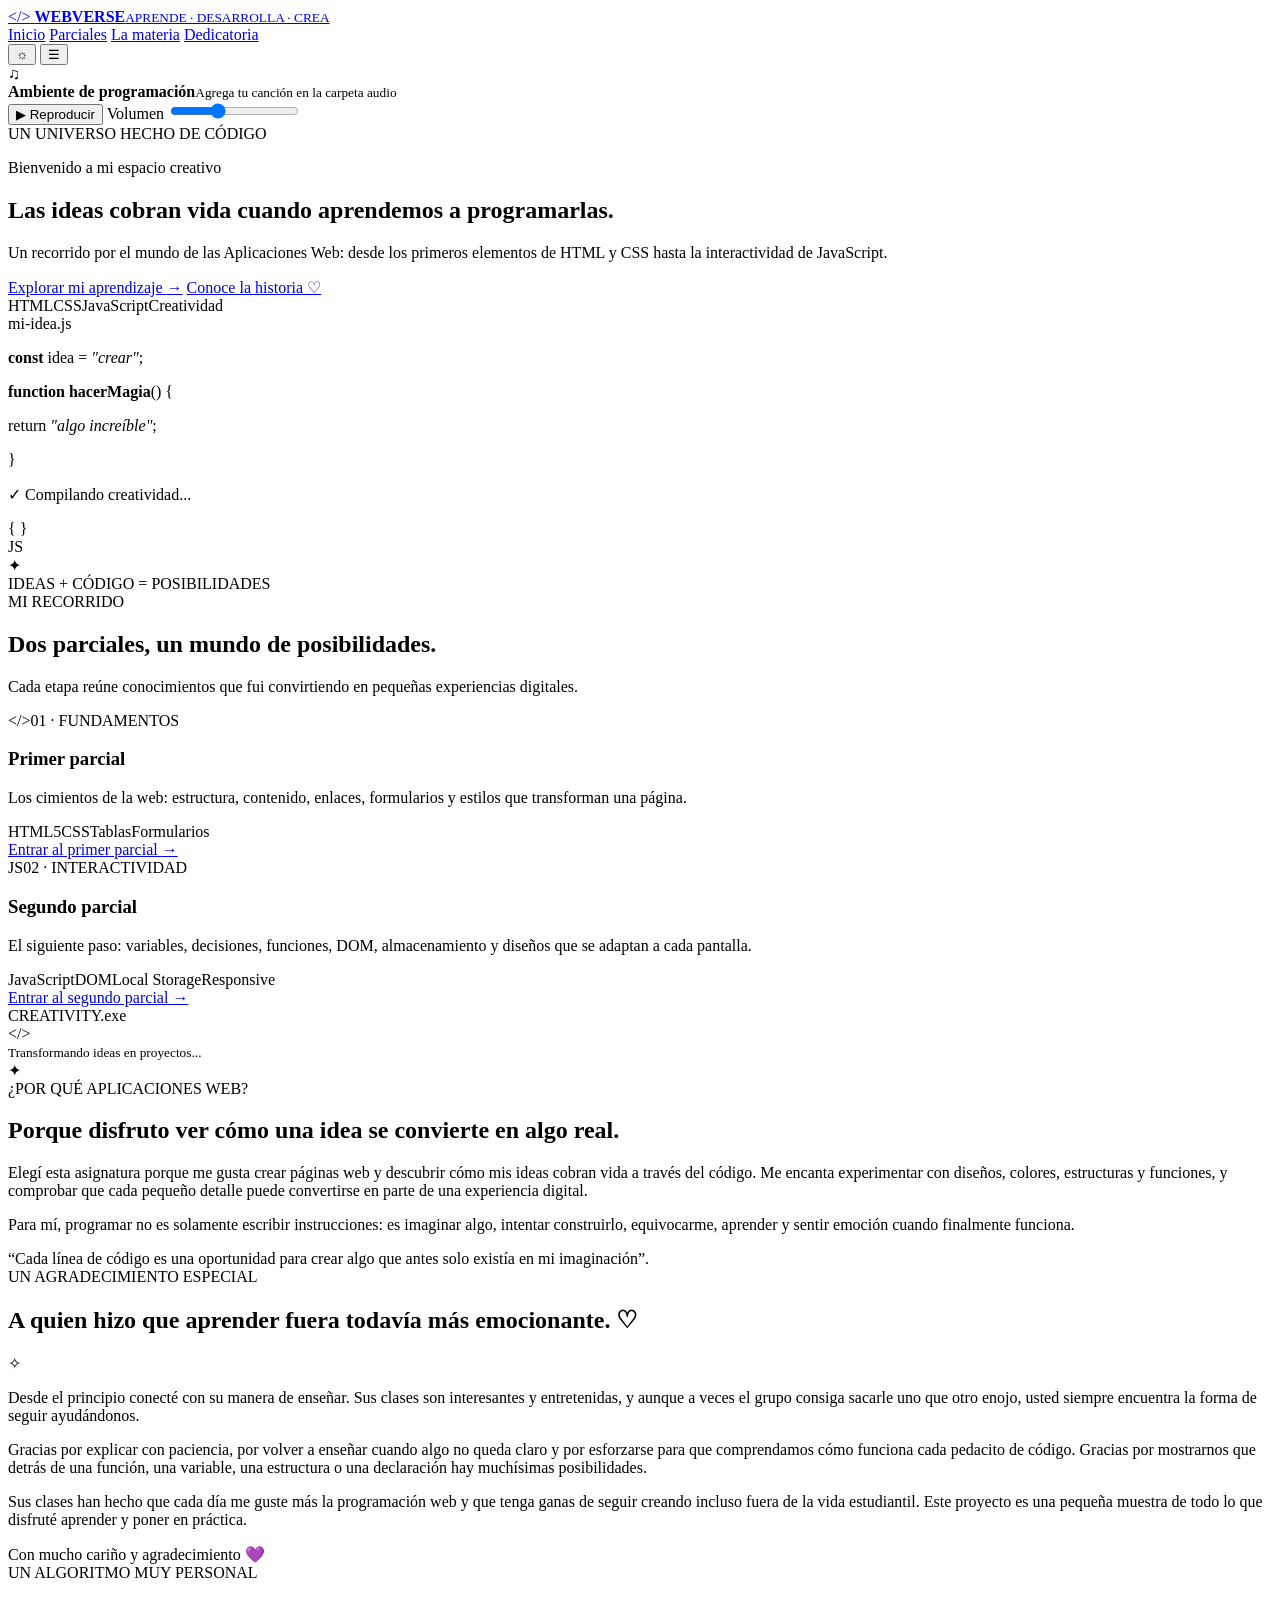
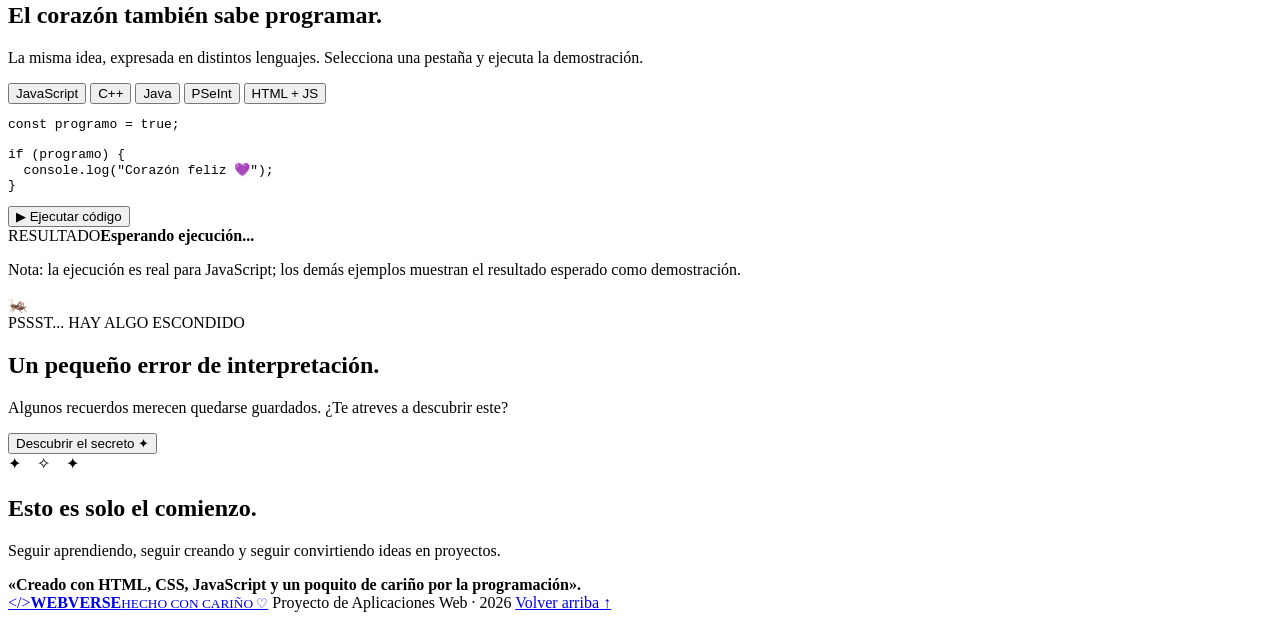
==== index.html @ 188aedb6 "Add files via upload" ====
<!DOCTYPE html>
<html lang="es">
<head>
  <meta charset="UTF-8">
  <meta name="viewport" content="width=device-width, initial-scale=1.0">
  <meta name="description" content="WEBVERSE: un recorrido creativo por el desarrollo de aplicaciones web.">
  <meta name="theme-color" content="#090d24">
  <title>WEBVERSE | Aprende · Desarrolla · Crea</title>
  <link rel="preconnect" href="https://fonts.googleapis.com">
  <link rel="preconnect" href="https://fonts.gstatic.com" crossorigin>
  <link href="https://fonts.googleapis.com/css2?family=DM+Mono:wght@400;500&family=Inter:wght@400;500;600;700;800&display=swap" rel="stylesheet">
  <link rel="stylesheet" href="css/webverse.css">
  <script src="js/index.js" defer></script>
</head>
<body class="home-page">
  <div class="ambient ambient-one"></div>
  <div class="ambient ambient-two"></div>

  <header class="topbar">
    <a class="brand" href="index.html" aria-label="WEBVERSE, inicio">
      <span class="brand-mark">&lt;/&gt;</span>
      <span><strong>WEBVERSE</strong><small>APRENDE · DESARROLLA · CREA</small></span>
    </a>
    <nav class="main-nav" aria-label="Navegación principal">
      <a class="active" href="#inicio">Inicio</a>
      <a href="#parciales">Parciales</a>
      <a href="#materia">La materia</a>
      <a href="#dedicatoria">Dedicatoria</a>
    </nav>
    <button class="icon-button" id="themeToggle" type="button" aria-label="Cambiar tema" title="Cambiar tema">☼</button>
    <button class="menu-toggle" id="menuToggle" type="button" aria-label="Abrir menú" aria-expanded="false">☰</button>
  </header>

  <section class="music-strip" aria-label="Reproductor de música">
    <div class="music-track">
      <span class="music-note">♫</span>
      <div><strong>Ambiente de programación</strong><small id="musicStatus">Agrega tu canción en la carpeta audio</small></div>
    </div>
    <audio id="backgroundMusic" src="Home - Come Back Down.mp3.mpeg" loop preload="metadata"></audio>
    <button class="music-button" id="musicToggle" type="button">▶ Reproducir</button>
    <label class="volume-control" for="musicVolume">Volumen</label>
    <input id="musicVolume" type="range" min="0" max="1" step="0.01" value="0.35" aria-label="Volumen de la música">
  </section>

  <main>
    <section class="hero section-shell" id="inicio">
      <div class="hero-copy">
        <span class="eyebrow"><span class="pulse-dot"></span> UN UNIVERSO HECHO DE CÓDIGO</span>
        <p class="hero-kicker">Bienvenido a mi espacio creativo</p>
        <h1>Las ideas cobran vida cuando aprendemos a <span>programarlas.</span></h1>
        <p class="hero-description">Un recorrido por el mundo de las Aplicaciones Web: desde los primeros elementos de HTML y CSS hasta la interactividad de JavaScript.</p>
        <div class="hero-actions">
          <a class="button button-primary" href="#parciales">Explorar mi aprendizaje <span>→</span></a>
          <a class="button button-ghost" href="#dedicatoria">Conoce la historia <span>♡</span></a>
        </div>
        <div class="hero-tags"><span>HTML</span><span>CSS</span><span>JavaScript</span><span>Creatividad</span></div>
      </div>
      <div class="hero-art" aria-label="Ilustración de una computadora con código">
        <div class="orbit orbit-a"></div><div class="orbit orbit-b"></div>
        <div class="code-window">
          <div class="window-bar"><i></i><i></i><i></i><span>mi-idea.js</span></div>
          <div class="fake-code">
            <p><b>const</b> idea = <em>"crear"</em>;</p>
            <p><b>function</b> <strong>hacerMagia</strong>() {</p>
            <p class="indent">return <em>"algo increíble"</em>;</p>
            <p>}</p>
            <p class="code-result">✓ Compilando creatividad...</p>
          </div>
        </div>
        <div class="floating-chip chip-one">{ }</div>
        <div class="floating-chip chip-two">JS</div>
        <div class="floating-star">✦</div>
        <div class="hero-caption">IDEAS + CÓDIGO = POSIBILIDADES</div>
      </div>
    </section>

    <section class="section-shell" id="parciales">
      <div class="section-heading">
        <span class="eyebrow">MI RECORRIDO</span>
        <h2>Dos parciales, un mundo de posibilidades.</h2>
        <p>Cada etapa reúne conocimientos que fui convirtiendo en pequeñas experiencias digitales.</p>
      </div>
      <div class="semester-grid">
        <article class="semester-card first-card">
          <div class="card-topline"><span class="semester-icon">&lt;/&gt;</span><span class="status-pill">01 · FUNDAMENTOS</span></div>
          <h3>Primer parcial</h3>
          <p>Los cimientos de la web: estructura, contenido, enlaces, formularios y estilos que transforman una página.</p>
          <div class="topic-pills"><span>HTML5</span><span>CSS</span><span>Tablas</span><span>Formularios</span></div>
          <a class="button button-primary" href="primer-parcial.html">Entrar al primer parcial <span>→</span></a>
        </article>
        <article class="semester-card second-card">
          <div class="card-topline"><span class="semester-icon">JS</span><span class="status-pill">02 · INTERACTIVIDAD</span></div>
          <h3>Segundo parcial</h3>
          <p>El siguiente paso: variables, decisiones, funciones, DOM, almacenamiento y diseños que se adaptan a cada pantalla.</p>
          <div class="topic-pills"><span>JavaScript</span><span>DOM</span><span>Local Storage</span><span>Responsive</span></div>
          <a class="button button-primary" href="segundo-parcial.html">Entrar al segundo parcial <span>→</span></a>
        </article>
      </div>
    </section>

    <section class="section-shell about-section" id="materia">
      <div class="about-visual">
        <div class="visual-screen">
          <span class="screen-label">CREATIVITY.exe</span>
          <div class="screen-symbol">&lt;/&gt;</div>
          <div class="screen-progress"><span></span></div>
          <small>Transformando ideas en proyectos...</small>
        </div>
        <span class="visual-orbit orbit-dot">✦</span>
      </div>
      <div class="about-copy">
        <span class="eyebrow">¿POR QUÉ APLICACIONES WEB?</span>
        <h2>Porque disfruto ver cómo una idea se convierte en algo real.</h2>
        <p>Elegí esta asignatura porque me gusta crear páginas web y descubrir cómo mis ideas cobran vida a través del código. Me encanta experimentar con diseños, colores, estructuras y funciones, y comprobar que cada pequeño detalle puede convertirse en parte de una experiencia digital.</p>
        <p>Para mí, programar no es solamente escribir instrucciones: es imaginar algo, intentar construirlo, equivocarme, aprender y sentir emoción cuando finalmente funciona.</p>
        <div class="quote-line">“Cada línea de código es una oportunidad para crear algo que antes solo existía en mi imaginación”.</div>
      </div>
    </section>

    <section class="section-shell dedication-section" id="dedicatoria">
      <div class="section-heading centered-heading">
        <span class="eyebrow">UN AGRADECIMIENTO ESPECIAL</span>
        <h2>A quien hizo que aprender fuera todavía más emocionante. <span class="heart">♡</span></h2>
      </div>
      <article class="dedication-card">
        <div class="dedication-symbol">✧</div>
        <p>Desde el principio conecté con su manera de enseñar. Sus clases son interesantes y entretenidas, y aunque a veces el grupo consiga sacarle uno que otro enojo, usted siempre encuentra la forma de seguir ayudándonos.</p>
        <p>Gracias por explicar con paciencia, por volver a enseñar cuando algo no queda claro y por esforzarse para que comprendamos cómo funciona cada pedacito de código. Gracias por mostrarnos que detrás de una función, una variable, una estructura o una declaración hay muchísimas posibilidades.</p>
        <p>Sus clases han hecho que cada día me guste más la programación web y que tenga ganas de seguir creando incluso fuera de la vida estudiantil. Este proyecto es una pequeña muestra de todo lo que disfruté aprender y poner en práctica.</p>
        <div class="dedication-signature">Con mucho cariño y agradecimiento <span>💜</span></div>
      </article>
    </section>

    <section class="section-shell heart-code-section">
      <div class="section-heading">
        <span class="eyebrow">UN ALGORITMO MUY PERSONAL</span>
        <h2>El corazón también sabe programar.</h2>
        <p>La misma idea, expresada en distintos lenguajes. Selecciona una pestaña y ejecuta la demostración.</p>
      </div>
      <div class="code-lab">
        <div class="code-tabs" role="tablist" aria-label="Lenguajes de programación">
          <button class="code-tab active" data-language="javascript" role="tab" aria-selected="true">JavaScript</button>
          <button class="code-tab" data-language="cpp" role="tab" aria-selected="false">C++</button>
          <button class="code-tab" data-language="java" role="tab" aria-selected="false">Java</button>
          <button class="code-tab" data-language="pseint" role="tab" aria-selected="false">PSeInt</button>
          <button class="code-tab" data-language="html" role="tab" aria-selected="false">HTML + JS</button>
        </div>
        <pre class="code-display"><code id="heartCode">const programo = true;

if (programo) {
  console.log("Corazón feliz 💜");
}</code></pre>
        <div class="code-lab-bottom">
          <button class="button button-primary" id="runHeartCode" type="button">▶ Ejecutar código</button>
          <div class="terminal-output" aria-live="polite"><span>RESULTADO</span><strong id="heartOutput">Esperando ejecución...</strong></div>
        </div>
        <p class="code-note">Nota: la ejecución es real para JavaScript; los demás ejemplos muestran el resultado esperado como demostración.</p>
      </div>
    </section>

    <section class="section-shell easter-section">
      <div class="easter-card">
        <div class="cricket-art" aria-hidden="true">🦗</div>
        <div>
          <span class="eyebrow">PSSST... HAY ALGO ESCONDIDO</span>
          <h2>Un pequeño error de interpretación.</h2>
          <p>Algunos recuerdos merecen quedarse guardados. ¿Te atreves a descubrir este?</p>
        </div>
        <button class="button button-ghost" id="cricketButton" type="button">Descubrir el secreto <span>✦</span></button>
      </div>
    </section>

    <section class="section-shell final-message">
      <div class="final-stars">✦　✧　✦</div>
      <h2>Esto es solo el comienzo.</h2>
      <p>Seguir aprendiendo, seguir creando y seguir convirtiendo ideas en proyectos.</p>
      <strong>«Creado con HTML, CSS, JavaScript y un poquito de cariño por la programación».</strong>
    </section>
  </main>

  <footer class="site-footer">
    <a class="brand footer-brand" href="#inicio"><span class="brand-mark">&lt;/&gt;</span><span><strong>WEBVERSE</strong><small>HECHO CON CARIÑO ♡</small></span></a>
    <span>Proyecto de Aplicaciones Web · 2026</span>
    <a href="#inicio">Volver arriba ↑</a>
  </footer>

  <dialog class="secret-dialog" id="cricketDialog">
    <button class="dialog-close" id="closeCricket" type="button" aria-label="Cerrar">×</button>
    <div class="secret-bug">🦗</div>
    <span class="eyebrow">EASTER EGG DESBLOQUEADO</span>
    <h2>¡Hola, grillos!</h2>
    <p>Un día, al salir del laboratorio, la maestra nos llamó “crios, de crianza”. Pero yo, entre las prisas y mi magnífica capacidad para escuchar cualquier cosa menos lo que dicen, entendí “grillos”.</p>
    <p>Desde ese día, “grillos” se convirtió en mi manera cariñosa de saludarla cuando la veo o llego al laboratorio. Quizá ella no conocía toda la historia detrás de ese apodo... hasta ahora. 💜</p>
    <div class="secret-code">if (recuerdoEspecial) {<br>&nbsp;&nbsp;console.log("¡Hola, grillos! 🦗");<br>}</div>
    <button class="button button-primary" id="secretOkay" type="button">Guardar este recuerdo ♡</button>
  </dialog>

  <div class="toast" id="toast" role="status" aria-live="polite"></div>
</body>
</html>
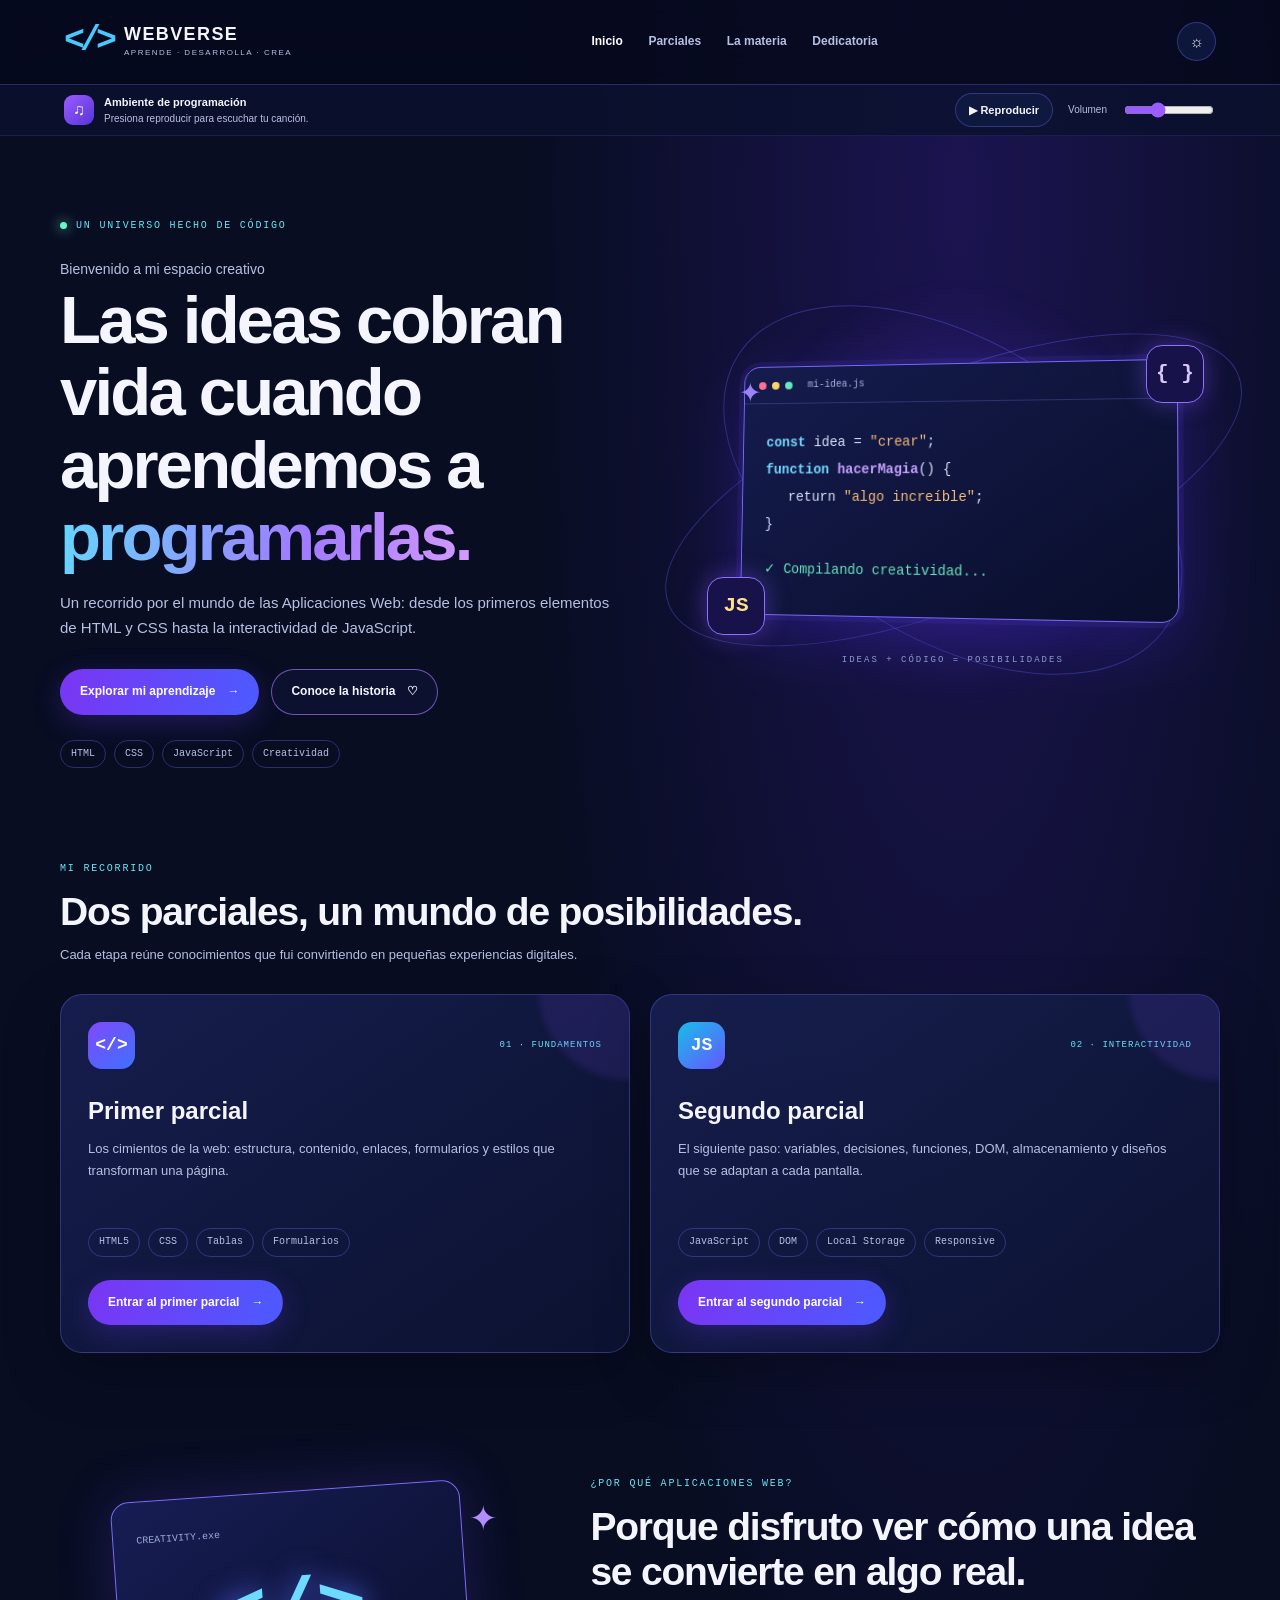
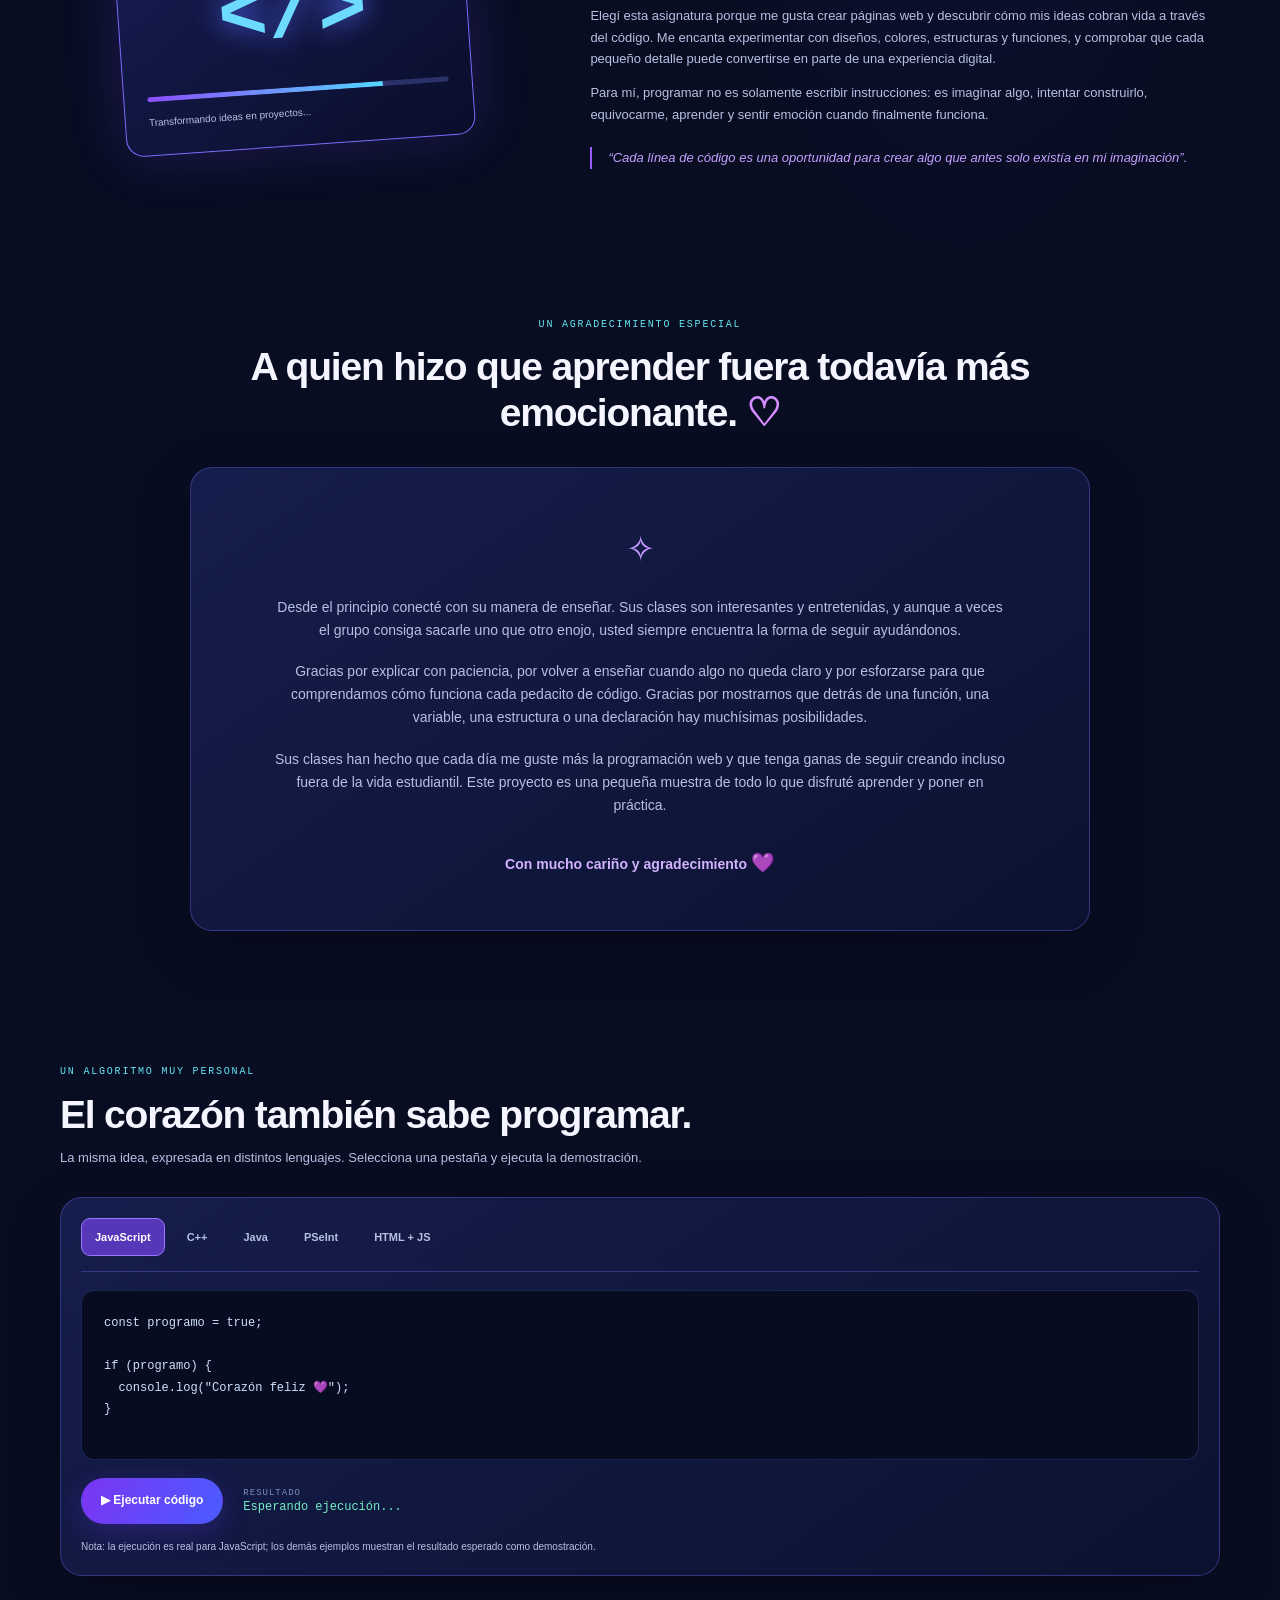
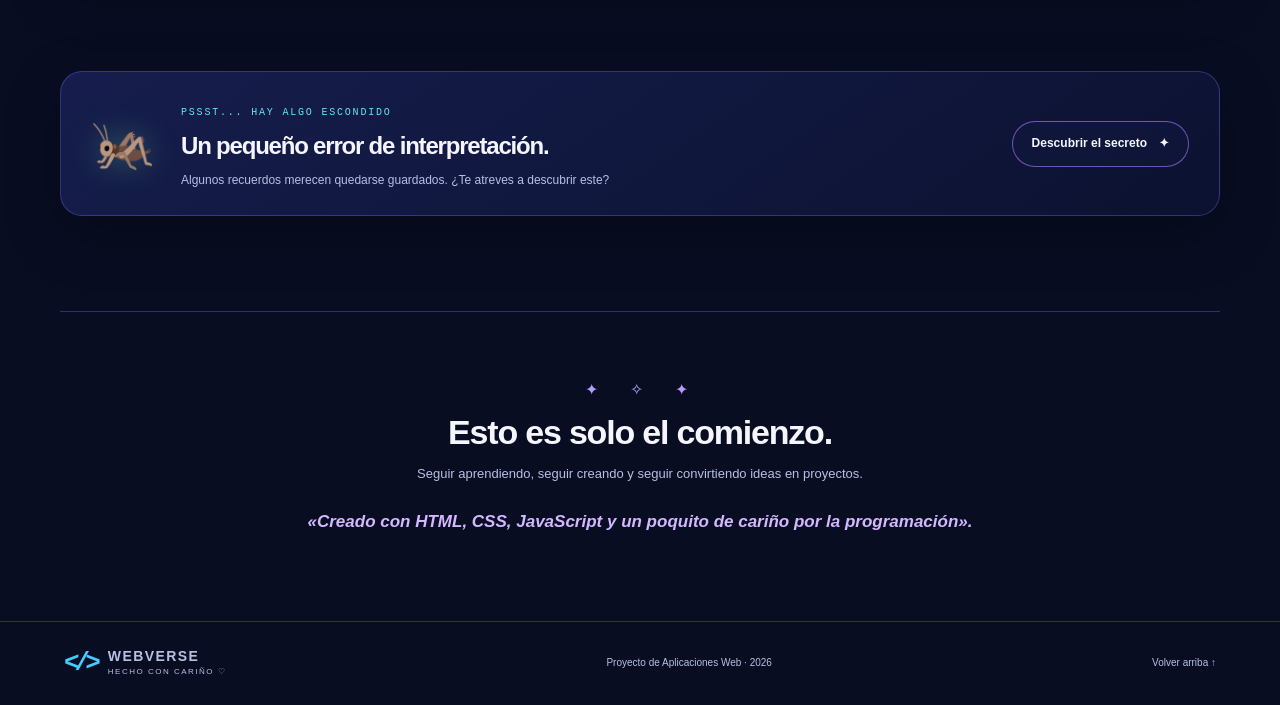
==== commit a770d8e3: "Update index.html" ====
--- a/index.html
+++ b/index.html
@@ -9,8 +9,8 @@
   <link rel="preconnect" href="https://fonts.googleapis.com">
   <link rel="preconnect" href="https://fonts.gstatic.com" crossorigin>
   <link href="https://fonts.googleapis.com/css2?family=DM+Mono:wght@400;500&family=Inter:wght@400;500;600;700;800&display=swap" rel="stylesheet">
-  <link rel="stylesheet" href="css/webverse.css">
-  <script src="js/index.js" defer></script>
+  <link rel="stylesheet" href="webverse.css">
+  <script src="index.js" defer></script>
 </head>
 <body class="home-page">
   <div class="ambient ambient-one"></div>
--- a/webverse.css
+++ b/webverse.css
@@ -0,0 +1,105 @@
+/* WEBVERSE — identidad visual compartida */
+:root {
+  --bg: #080d22;
+  --bg-soft: #0e1634;
+  --panel: rgba(17, 27, 66, .82);
+  --panel-solid: #111b42;
+  --text: #f4f5ff;
+  --muted: #b6c0e2;
+  --purple: #9b5cff;
+  --purple-light: #c4a1ff;
+  --blue: #48c9ff;
+  --cyan: #65e5f2;
+  --border: rgba(117, 108, 255, .34);
+  --shadow: 0 18px 55px rgba(0, 0, 0, .28);
+  --radius: 22px;
+}
+* { box-sizing: border-box; }
+html { scroll-behavior: smooth; scroll-padding-top: 100px; }
+body {
+  margin: 0; min-height: 100vh; color: var(--text);
+  background: radial-gradient(ellipse at 75% 5%, #1b1450 0, transparent 32%), var(--bg);
+  font-family: Inter, Arial, sans-serif; line-height: 1.65; overflow-x: hidden;
+}
+body.light-theme { --bg:#eef1ff; --bg-soft:#e3e8ff; --panel:rgba(255,255,255,.9); --panel-solid:#fff; --text:#172044; --muted:#596486; --border:rgba(104,75,210,.25); background:radial-gradient(ellipse at 75% 5%,#ddd0ff 0,transparent 35%),var(--bg); }
+a { color: inherit; text-decoration: none; }
+button, input, select, textarea { font: inherit; }
+button { cursor: pointer; }
+.topbar { position: sticky; top: 0; z-index: 50; display:flex; align-items:center; justify-content:space-between; gap:24px; padding: 13px clamp(18px,5vw,76px); background:rgba(6,10,29,.88); border-bottom:1px solid var(--border); backdrop-filter:blur(18px); }
+.light-theme .topbar { background:rgba(245,247,255,.9); }
+.brand { display:flex; align-items:center; gap:12px; min-width:max-content; }
+.brand-mark { color:var(--blue); font-family:"DM Mono",monospace; font-size:35px; font-weight:700; letter-spacing:-5px; }
+.brand strong { display:block; font-size:18px; letter-spacing:1.4px; line-height:1.2; }
+.brand small { display:block; color:var(--muted); font-size:8px; letter-spacing:1.5px; }
+.main-nav { display:flex; align-items:center; gap:clamp(12px,2vw,28px); }
+.main-nav a { color:var(--muted); font-size:12px; font-weight:700; transition:.2s; }
+.main-nav a:hover,.main-nav a.active { color:#fff; }
+.light-theme .main-nav a:hover,.light-theme .main-nav a.active { color:var(--purple); }
+.icon-button,.menu-toggle { border:1px solid var(--border); border-radius:50%; width:39px; height:39px; color:var(--text); background:var(--panel); }
+.menu-toggle { display:none; border-radius:12px; }
+.music-strip { display:flex; align-items:center; gap:15px; padding:8px clamp(18px,5vw,76px); background:rgba(11,17,46,.8); border-bottom:1px solid rgba(90,87,190,.2); }
+.light-theme .music-strip { background:rgba(228,232,255,.85); }
+.music-track { display:flex; align-items:center; gap:10px; margin-right:auto; }
+.music-note { display:grid; place-items:center; width:30px; height:30px; border-radius:9px; color:white; background:linear-gradient(135deg,var(--purple),#5635d7); }
+.music-track strong,.music-track small { display:block; }
+.music-track strong { font-size:11px; }.music-track small { color:var(--muted); font-size:10px; }
+.music-button { border:1px solid var(--border); border-radius:30px; padding:7px 13px; color:var(--text); background:var(--panel); font-size:11px; font-weight:700; }
+.volume-control { color:var(--muted); font-size:10px; }
+#musicVolume { width:90px; accent-color:var(--purple); }
+.section-shell { width:min(1160px, calc(100% - 44px)); margin-inline:auto; }
+.hero { min-height:560px; display:grid; grid-template-columns:1.05fr .95fr; align-items:center; gap:35px; padding-block:75px 85px; }
+.eyebrow { display:inline-flex; align-items:center; gap:9px; color:var(--cyan); font-family:"DM Mono",monospace; font-size:10px; font-weight:500; letter-spacing:1.8px; }
+.pulse-dot { width:7px; height:7px; border-radius:50%; background:#68f6ca; box-shadow:0 0 13px #68f6ca; }
+.hero-kicker { color:var(--muted); margin:20px 0 3px; font-size:14px; }
+h1,h2,h3,p { margin-top:0; }
+h1 { max-width:690px; margin-bottom:18px; font-size:clamp(38px,5.4vw,67px); line-height:1.08; letter-spacing:-2.8px; }
+h1 span { color:transparent; background:linear-gradient(100deg,#64d8ff,#a17aff 60%,#d49aff); background-clip:text; }
+.hero-description { max-width:570px; color:var(--muted); font-size:15px; }
+.hero-actions { display:flex; flex-wrap:wrap; gap:12px; margin-top:28px; }
+.button { display:inline-flex; justify-content:center; align-items:center; gap:12px; border:1px solid transparent; border-radius:999px; padding:12px 19px; font-size:12px; font-weight:800; transition:transform .2s,box-shadow .2s,background .2s; }
+.button:hover { transform:translateY(-3px); }
+.button-primary { color:#fff; background:linear-gradient(110deg,#7b35f3,#4b5bff); box-shadow:0 8px 28px rgba(113,61,255,.25); }
+.button-primary:hover { box-shadow:0 10px 34px rgba(113,61,255,.45); }
+.button-ghost { color:var(--text); background:rgba(19,26,67,.4); border-color:rgba(169,119,255,.65); }
+.hero-tags,.topic-pills { display:flex; flex-wrap:wrap; gap:8px; margin-top:25px; }
+.hero-tags span,.topic-pills span { padding:5px 10px; border:1px solid var(--border); border-radius:30px; color:var(--muted); font-family:"DM Mono",monospace; font-size:10px; }
+.hero-art { min-height:350px; position:relative; display:grid; place-items:center; isolation:isolate; }
+.hero-art:before { content:""; position:absolute; width:80%; aspect-ratio:1; border-radius:50%; background:radial-gradient(circle,rgba(111,64,255,.24),transparent 68%); filter:blur(10px); z-index:-1; }
+.code-window { width:min(440px,100%); transform:perspective(900px) rotateY(-8deg) rotateX(3deg); border:1px solid #7867ff; border-radius:17px; overflow:hidden; background:linear-gradient(145deg,#151c4e,#090e2b); box-shadow:0 0 0 5px rgba(112,83,255,.1),0 20px 65px rgba(55,36,180,.42); }
+.window-bar { display:flex; align-items:center; gap:6px; padding:13px 15px; border-bottom:1px solid rgba(135,130,255,.25); color:#aab4df; font:10px "DM Mono",monospace; }
+.window-bar i { width:8px;height:8px;border-radius:50%;background:#ff7199; }.window-bar i:nth-child(2){background:#ffd36b}.window-bar i:nth-child(3){background:#68e6bd}.window-bar span{margin-left:10px}
+.fake-code { padding:26px 24px 32px; font:clamp(11px,1.2vw,14px)/2 "DM Mono",monospace; color:#dbe5ff; }
+.fake-code p { margin:0; }.fake-code b { color:#71d9ff; }.fake-code em { color:#f7bd77; font-style:normal; }.fake-code strong { color:#c7a0ff; }.fake-code .indent { padding-left:24px; }.fake-code .code-result { margin-top:18px;color:#68e6bd; }
+.orbit { position:absolute; border:1px solid rgba(105,103,255,.35); border-radius:50%; transform:rotate(-22deg); }.orbit-a { width:115%;height:65%; }.orbit-b { width:95%;height:85%;transform:rotate(32deg); }
+.floating-chip { position:absolute; display:grid;place-items:center;width:58px;height:58px;border:1px solid #8c70ff;border-radius:16px;color:#d9c7ff;background:#17134a;box-shadow:0 0 25px rgba(133,91,255,.4);font:700 21px "DM Mono",monospace; }.chip-one{top:30px;right:3%;}.chip-two{bottom:30px;left:4%;color:#ffe08a}.floating-star{position:absolute;top:16%;left:10%;color:#9b83ff;font-size:27px}.hero-caption{position:absolute;bottom:0;color:#8c9ad0;font:9px "DM Mono",monospace;letter-spacing:2px}
+.section-heading { max-width:760px; margin-bottom:28px; }.section-heading h2,.about-copy h2,.easter-card h2,.final-message h2 { margin:9px 0 10px; font-size:clamp(27px,3.4vw,39px); line-height:1.17; letter-spacing:-1.2px; }.section-heading p,.about-copy p { color:var(--muted);font-size:13px; }
+.semester-grid { display:grid;grid-template-columns:1fr 1fr;gap:20px; }
+.semester-card,.dedication-card,.code-lab,.easter-card { border:1px solid var(--border);border-radius:var(--radius);background:linear-gradient(145deg,rgba(23,31,79,.94),rgba(12,19,49,.94));box-shadow:var(--shadow); }
+.light-theme .semester-card,.light-theme .dedication-card,.light-theme .code-lab,.light-theme .easter-card { background:var(--panel-solid); }
+.semester-card { padding:27px;position:relative;overflow:hidden; }.semester-card:after{content:"";position:absolute;width:180px;height:180px;border-radius:50%;right:-90px;top:-95px;background:rgba(129,79,255,.13);filter:blur(3px)}
+.card-topline { display:flex;align-items:center;justify-content:space-between; }.semester-icon { display:grid;place-items:center;width:47px;height:47px;border-radius:14px;color:#fff;background:linear-gradient(140deg,#8049fa,#3e71ff);font:700 18px "DM Mono",monospace; }.second-card .semester-icon{background:linear-gradient(140deg,#19bde9,#6557ff)}
+.status-pill { color:var(--cyan);font:9px "DM Mono",monospace;letter-spacing:1px; }.semester-card h3{margin:22px 0 8px;font-size:24px}.semester-card p{max-width:490px;min-height:65px;color:var(--muted);font-size:13px}.semester-card .button{margin-top:23px}
+.about-section { display:grid;grid-template-columns:.85fr 1.15fr;align-items:center;gap:65px;padding-block:115px 95px; }
+.about-visual { position:relative;display:grid;place-items:center;min-height:300px; }.visual-screen { width:min(350px,100%);padding:23px;border:1px solid #7c6cff;border-radius:18px;background:linear-gradient(145deg,#171d53,#090e2b);box-shadow:0 0 55px rgba(113,74,255,.22);transform:rotate(-4deg); }.screen-label{color:#9ca9dc;font:10px "DM Mono",monospace}.screen-symbol{padding:26px 0;text-align:center;color:#6ddaff;font:700 83px "DM Mono",monospace;text-shadow:0 0 28px #586dff}.screen-progress{height:5px;border-radius:10px;background:#2b326a;overflow:hidden}.screen-progress span{display:block;width:78%;height:100%;background:linear-gradient(90deg,#8c4dff,#53d7ff)}.visual-screen small{display:block;margin-top:13px;color:#b6c0e2;font-size:10px}.orbit-dot{position:absolute;right:6%;top:7%;color:#b58cff;font-size:34px}
+.quote-line { margin-top:22px;padding-left:16px;border-left:2px solid var(--purple);color:var(--purple-light);font-size:13px;font-style:italic; }
+.dedication-section { padding-block:45px 100px; }.centered-heading{text-align:center;max-width:850px;margin-inline:auto;margin-bottom:32px}.heart{color:#d78cff}.dedication-card{max-width:900px;margin:auto;padding:clamp(25px,5vw,52px);text-align:center}.dedication-symbol{color:#c49aff;font-size:35px}.dedication-card p{max-width:740px;margin:18px auto;color:var(--muted);font-size:14px}.dedication-signature{margin-top:30px;color:#d2b3ff;font-size:14px;font-weight:700}.dedication-signature span{font-size:19px}
+.heart-code-section{padding-block:25px 95px}.code-lab{padding:20px}.code-tabs{display:flex;flex-wrap:wrap;gap:8px;padding-bottom:15px;border-bottom:1px solid var(--border)}.code-tab{border:1px solid transparent;border-radius:9px;padding:9px 13px;color:var(--muted);background:transparent;font-size:11px;font-weight:700}.code-tab.active{color:#fff;background:#5637b7;border-color:#9b75ff}.code-display{min-height:170px;margin:18px 0;padding:22px;overflow:auto;border:1px solid rgba(102,128,255,.22);border-radius:13px;background:#070c20;color:#cfe1ff;font:12px/1.8 "DM Mono",monospace;white-space:pre-wrap}.code-lab-bottom{display:flex;align-items:center;gap:20px;flex-wrap:wrap}.terminal-output{display:flex;flex-direction:column;gap:2px}.terminal-output span{color:#7d8dbd;font:9px "DM Mono",monospace;letter-spacing:1px}.terminal-output strong{color:#73efc3;font:12px "DM Mono",monospace}.code-note{margin:15px 0 0;color:var(--muted);font-size:10px}
+.easter-section{padding-bottom:95px}.easter-card{display:flex;align-items:center;gap:25px;padding:25px 30px}.cricket-art{font-size:52px;filter:drop-shadow(0 0 15px rgba(125,255,165,.3))}.easter-card div:nth-child(2){flex:1}.easter-card h2{font-size:24px}.easter-card p{margin:0;color:var(--muted);font-size:12px}
+.final-message{padding:65px 25px 85px;text-align:center;border-top:1px solid var(--border)}.final-stars{color:#b99aff;letter-spacing:8px}.final-message h2{font-size:34px}.final-message p{color:var(--muted);font-size:13px}.final-message strong{display:block;margin:24px auto 0;color:#d4b8ff;font-size:clamp(13px,2vw,17px);font-style:italic}
+.site-footer{display:flex;align-items:center;justify-content:space-between;gap:20px;padding:20px clamp(18px,5vw,76px);border-top:1px solid var(--border);color:var(--muted);font-size:10px}.footer-brand .brand-mark{font-size:26px}.footer-brand strong{font-size:14px}
+.secret-dialog{width:min(560px,calc(100% - 30px));padding:35px;border:1px solid #8b70ff;border-radius:22px;color:var(--text);background:linear-gradient(145deg,#171d4e,#090e28);box-shadow:0 0 80px rgba(115,75,255,.35)}.secret-dialog::backdrop{background:rgba(2,4,17,.78);backdrop-filter:blur(7px)}.dialog-close{position:absolute;top:12px;right:15px;border:0;color:#fff;background:none;font-size:27px}.secret-bug{text-align:center;font-size:47px}.secret-dialog h2{text-align:center;color:#d3b5ff}.secret-dialog p{color:#c3cbea;font-size:13px}.secret-code{margin:20px 0;padding:15px;border-radius:10px;background:#060b1e;color:#78e9d1;font:12px/1.8 "DM Mono",monospace}.secret-dialog .button{width:100%}
+.toast{position:fixed;right:20px;bottom:20px;z-index:100;padding:12px 18px;border:1px solid var(--border);border-radius:12px;color:var(--text);background:#171d4e;box-shadow:var(--shadow);font-size:12px;opacity:0;transform:translateY(12px);pointer-events:none;transition:.25s}.toast.show{opacity:1;transform:translateY(0)}
+/* Segundo parcial */
+.page-hero {padding:65px 0 50px;display:grid;grid-template-columns:1fr .75fr;align-items:center;gap:35px}.page-hero h1{font-size:clamp(38px,5vw,58px)}.page-hero-art{min-height:230px;display:grid;place-items:center}.js-emblem{display:grid;place-items:center;width:180px;height:180px;border:1px solid #8d78ff;border-radius:35px;color:#ffdf74;background:linear-gradient(145deg,#24205f,#10173c);box-shadow:0 0 55px rgba(127,83,255,.32);font-size:70px;font-weight:800;transform:rotate(7deg)}
+.content-section{padding-block:35px 65px}.content-grid{display:grid;grid-template-columns:repeat(2,minmax(0,1fr));gap:17px}.lesson-card{padding:23px;border:1px solid var(--border);border-radius:18px;background:var(--panel);box-shadow:var(--shadow);min-width:0}.lesson-card h3{margin:0 0 9px;font-size:17px}.lesson-card p,.lesson-card li{color:var(--muted);font-size:12px}.lesson-card pre{max-width:100%;overflow:auto;margin:12px 0 0;padding:14px;border:1px solid rgba(111,131,255,.2);border-radius:11px;background:#070c20;color:#cde2ff;font:11px/1.7 "DM Mono",monospace}.lesson-card code,.inline-code{font-family:"DM Mono",monospace;color:#a9dcff}.lesson-card ul{padding-left:19px}.lesson-card.wide{grid-column:1/-1}
+.demo-row{display:flex;flex-wrap:wrap;gap:9px;align-items:center;margin-top:12px}.demo-button{border:1px solid #876cff;border-radius:10px;padding:9px 13px;color:white;background:#5637b7;font-size:11px;font-weight:700}.demo-output{min-height:22px;margin-top:10px;color:#73efc3;font:11px "DM Mono",monospace}
+.demo-input,.demo-select,.demo-textarea{width:100%;margin:6px 0;padding:10px 12px;border:1px solid rgba(143,130,255,.42);border-radius:9px;color:var(--text);background:rgba(4,9,29,.65);outline:none;font-size:12px}.demo-input:focus,.demo-select:focus,.demo-textarea:focus{border-color:var(--cyan);box-shadow:0 0 0 3px rgba(72,201,255,.1)}
+.demo-label{display:block;margin-top:9px;color:var(--muted);font-size:11px}.comparison{display:grid;grid-template-columns:1fr 1fr;gap:12px}.mini-panel{padding:13px;border:1px solid var(--border);border-radius:12px;background:rgba(6,12,34,.45)}.mini-panel strong{display:block;margin-bottom:7px;color:#d4bdff;font-size:12px}
+.layout-demo{display:grid;grid-template-columns:repeat(4,1fr);gap:8px;margin-top:12px}.layout-demo span{display:grid;place-items:center;min-height:45px;border:1px solid #9278ff;border-radius:8px;background:linear-gradient(145deg,#5936bc,#294eae);color:white;font-size:11px}
+.grid-demo{display:grid;grid-template-columns:repeat(3,1fr);gap:8px}.grid-demo span{display:grid;place-items:center;min-height:42px;border-radius:8px;background:linear-gradient(145deg,#6c42d9,#245eac);color:white;font-size:11px}
+.screen-demo{display:grid;grid-template-columns:1.5fr 1fr .7fr;gap:9px}.screen-demo span{padding:15px 5px;border:1px solid var(--border);border-radius:9px;text-align:center;color:var(--muted);font-size:10px}
+.site-nav-back{display:flex;gap:15px;align-items:center}.site-nav-back a{color:var(--muted);font-size:11px}.section-anchor{scroll-margin-top:100px}
+@media (max-width:850px){.main-nav{gap:12px}.main-nav a{font-size:10px}.hero{grid-template-columns:1fr .85fr}.about-section{gap:30px}.page-hero{grid-template-columns:1fr .6fr}}
+@media (max-width:680px){.topbar{flex-wrap:wrap}.main-nav{display:none;order:4;width:100%;padding:12px 0 5px;flex-direction:column;align-items:flex-start}.main-nav.open{display:flex}.menu-toggle{display:block;margin-left:auto}.icon-button{order:2}.music-strip{flex-wrap:wrap;gap:9px}.music-track{width:100%}.hero,.page-hero{grid-template-columns:1fr;padding-block:55px}.hero-art{min-height:260px}.semester-grid,.about-section,.content-grid{grid-template-columns:1fr}.about-section{padding-block:75px}.about-visual{min-height:230px}.lesson-card.wide{grid-column:auto}.easter-card{align-items:flex-start;flex-wrap:wrap}.easter-card div:nth-child(2){flex-basis:calc(100% - 85px)}.easter-card .button{width:100%}.site-footer{flex-wrap:wrap}.site-footer>span{order:3;width:100%}.comparison{grid-template-columns:1fr}}
+@media (max-width:420px){.section-shell{width:calc(100% - 30px)}h1{letter-spacing:-1.6px}.semester-card{padding:21px}.music-button{flex:1}.volume-control{margin-left:auto}.hero-actions .button{width:100%}.screen-demo{grid-template-columns:1fr}.screen-demo span{padding:9px}}
+@media (prefers-reduced-motion:reduce){*,*::before,*::after{scroll-behavior:auto!important;animation-duration:.01ms!important;transition-duration:.01ms!important}}
